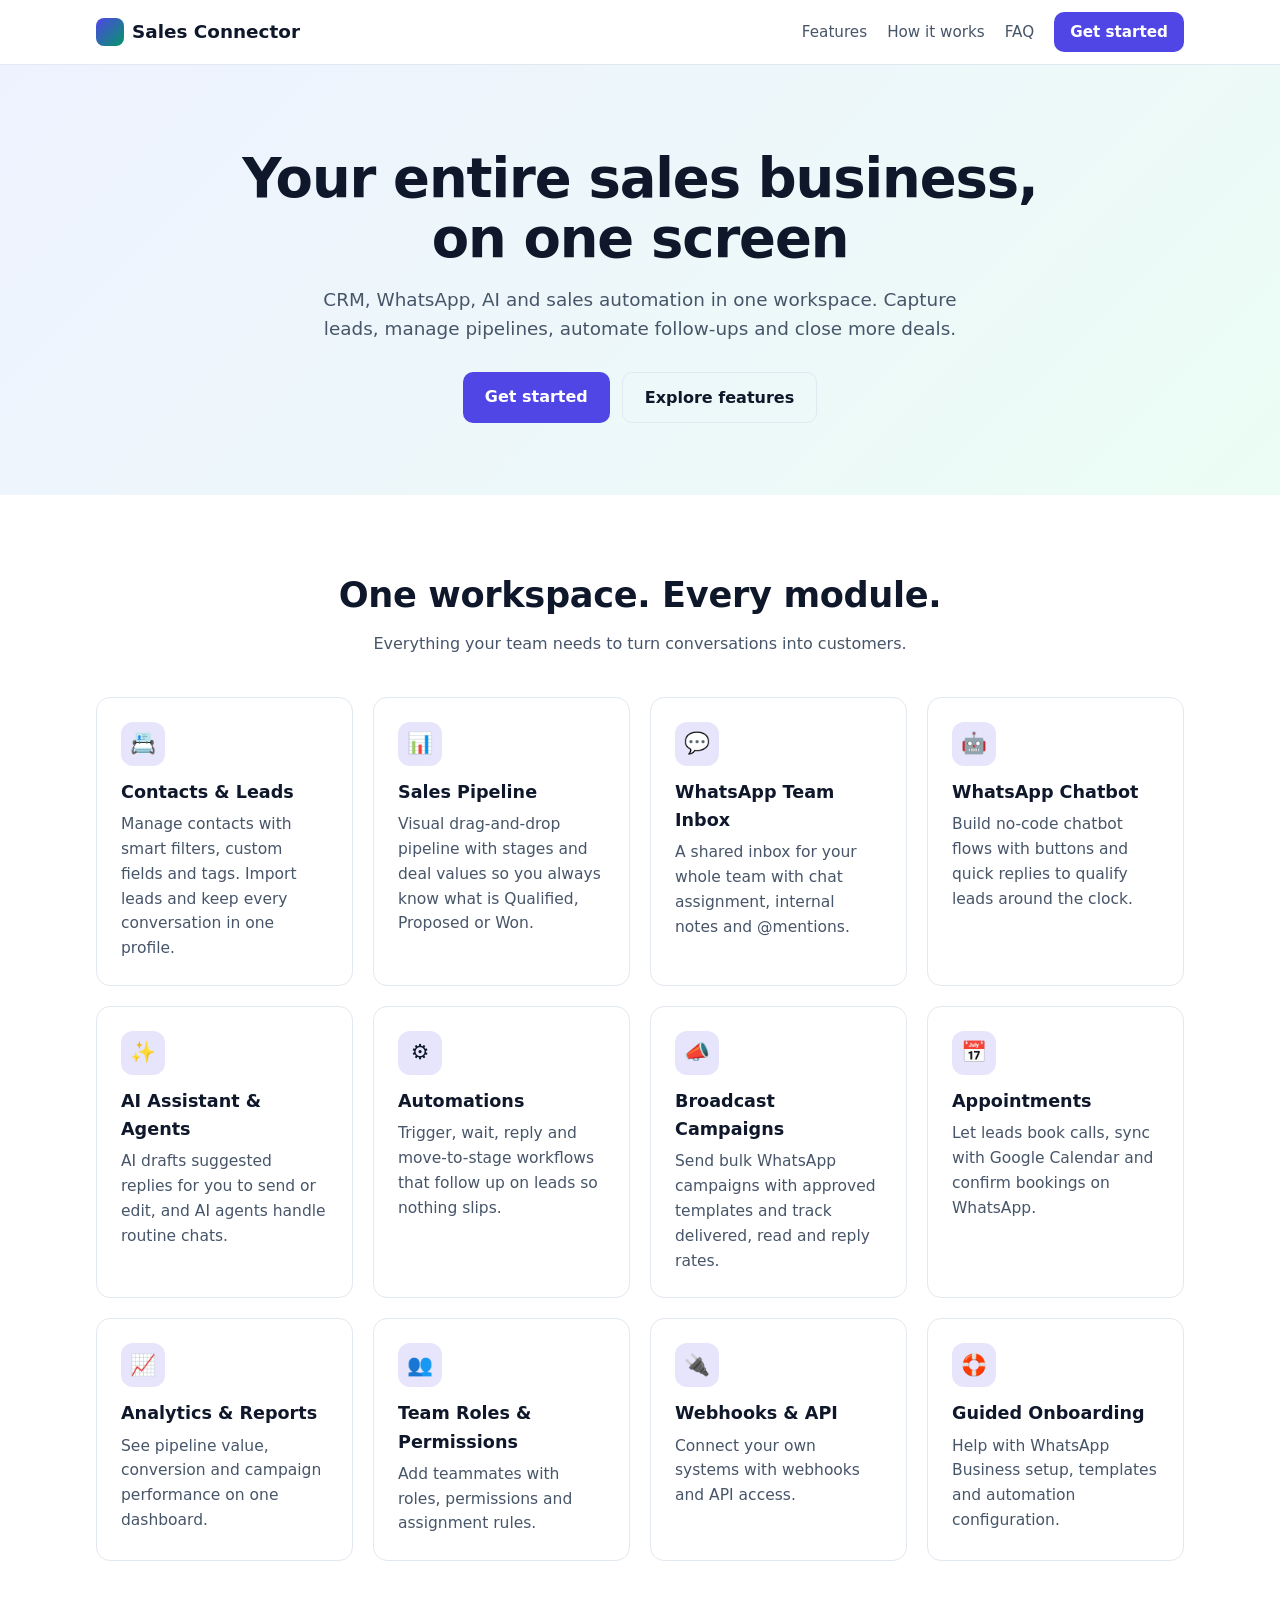
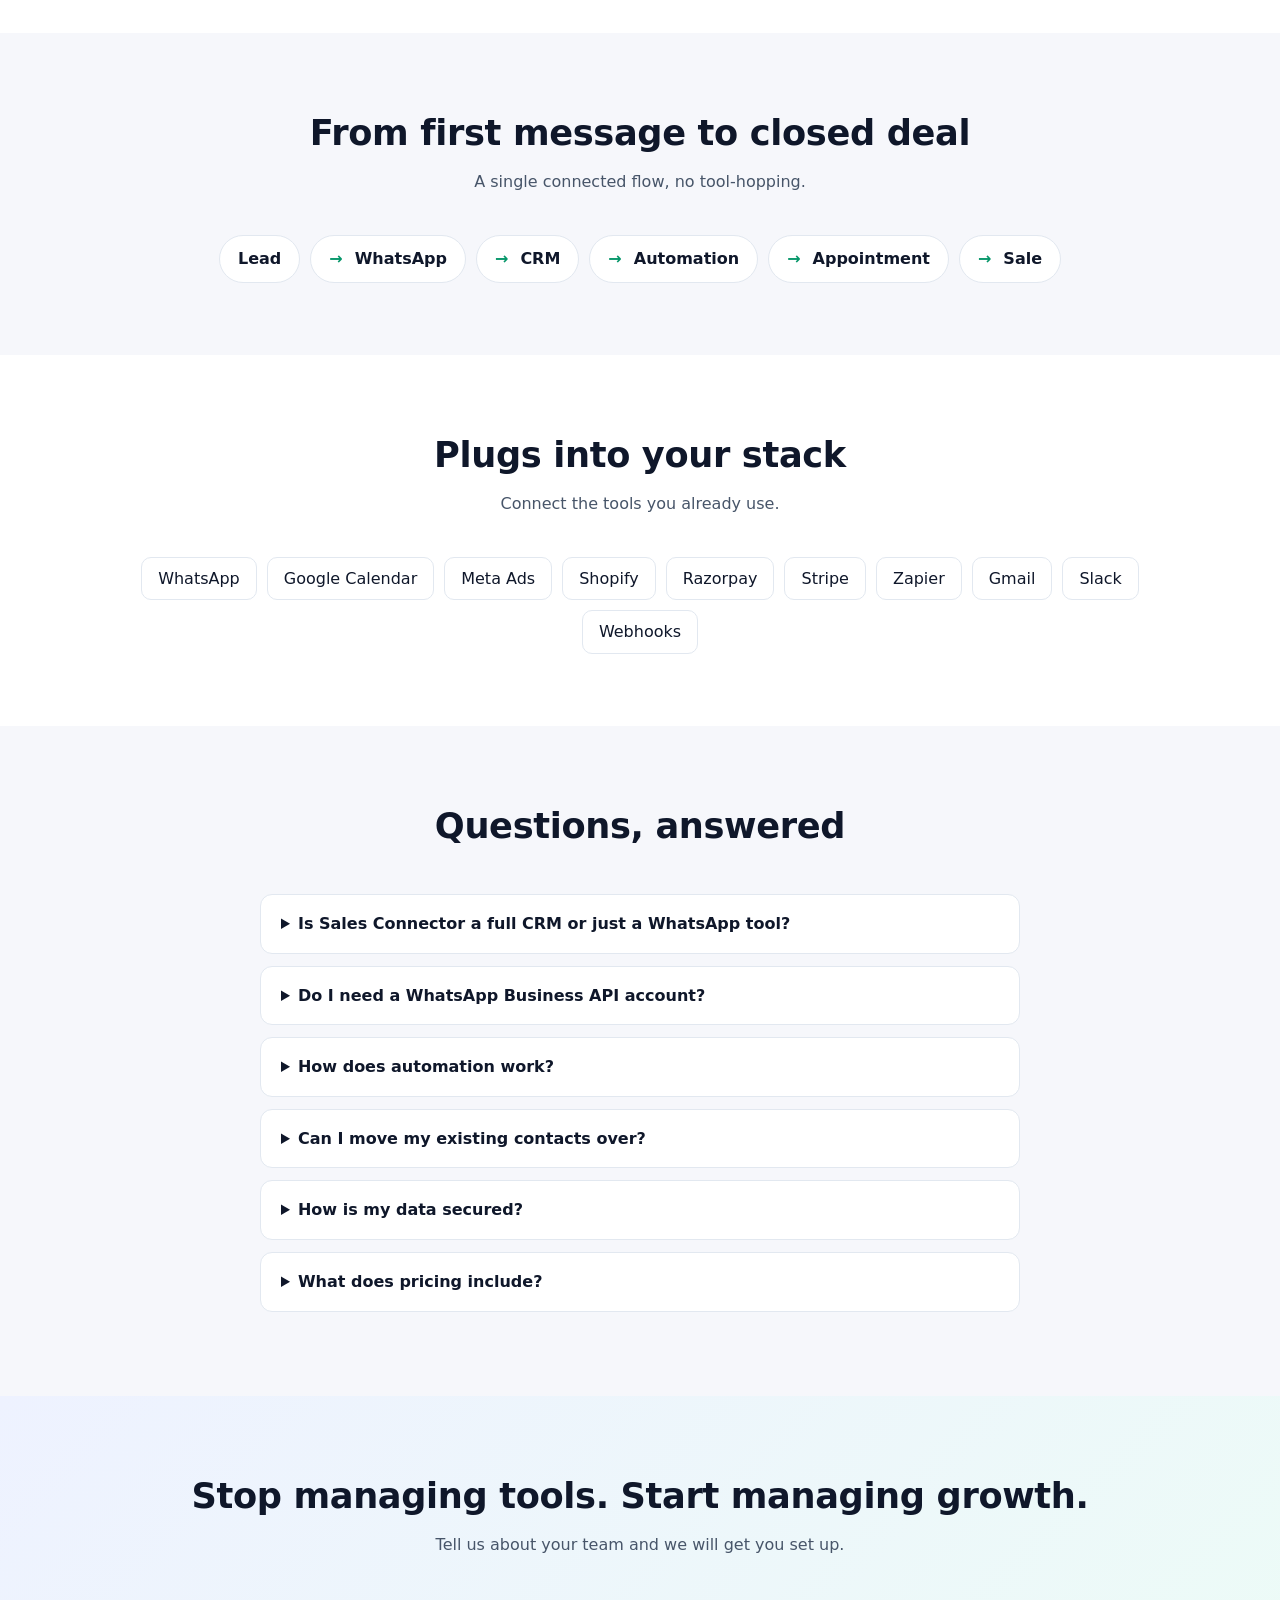
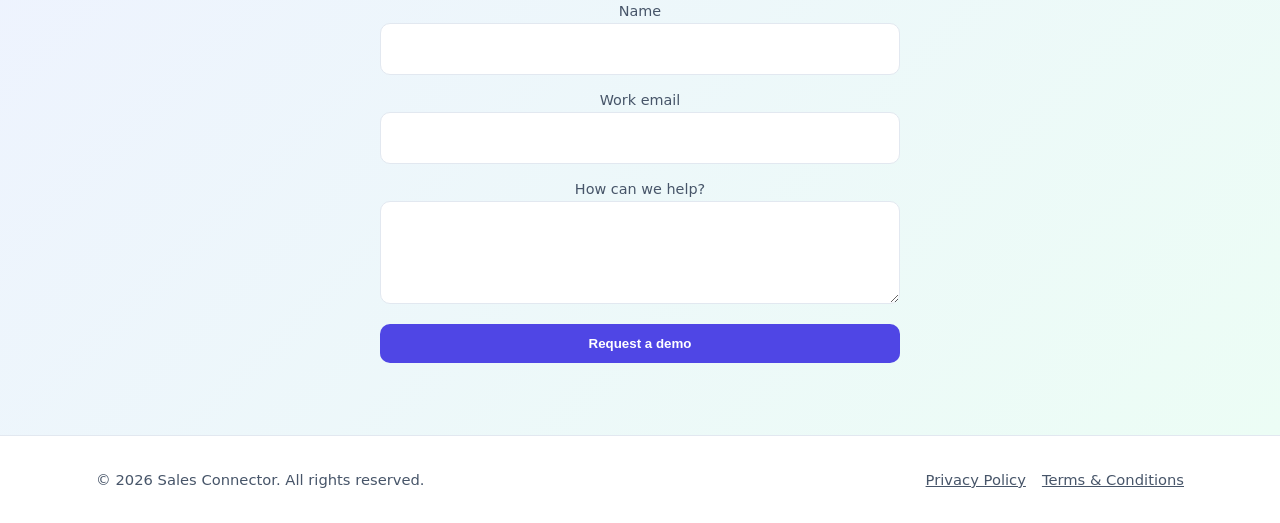
==== index.html @ 9e3f6476 "Add Sales Connector landing page, privacy policy and terms Co-Authored-By: Claude Sonnet 5.5 <norepl" ====
<!doctype html>
<html lang="en"><head><meta charset="utf-8"><meta name="viewport" content="width=device-width,initial-scale=1">
<title>Sales Connector – CRM, WhatsApp Inbox & Sales Automation</title><meta name="description" content="Sales Connector is an all-in-one CRM with WhatsApp team inbox, chatbot, AI assistant, automations, broadcasts and appointments.">
<link rel="icon" href="data:image/svg+xml,%3Csvg xmlns='http://www.w3.org/2000/svg' viewBox='0 0 32 32'%3E%3Crect width='32' height='32' rx='8' fill='%234f46e5'/%3E%3C/svg%3E">
<link rel="stylesheet" href="assets/styles.css"></head><body>
<header><div class="wrap nav"><a class="logo" href="index.html"><i></i>Sales Connector</a>
<nav><a class="hide" href="index.html#features">Features</a><a class="hide" href="index.html#how">How it works</a><a class="hide" href="index.html#faq">FAQ</a><a class="btn" style="margin-left:20px;padding:8px 16px" href="index.html#contact">Get started</a></nav></div></header>
<main>
<div class="hero"><div class="wrap"><h1>Your entire sales business,<br>on one screen</h1>
<p>CRM, WhatsApp, AI and sales automation in one workspace. Capture leads, manage pipelines, automate follow-ups and close more deals.</p>
<div class="cta"><a class="btn" href="#contact">Get started</a><a class="btn alt" href="#features">Explore features</a></div></div></div>
<section id="features"><div class="wrap"><h2>One workspace. Every module.</h2><p class="sub">Everything your team needs to turn conversations into customers.</p><div class="grid"><div class="card"><div class="ico" aria-hidden="true">📇</div><h3>Contacts & Leads</h3><p>Manage contacts with smart filters, custom fields and tags. Import leads and keep every conversation in one profile.</p></div><div class="card"><div class="ico" aria-hidden="true">📊</div><h3>Sales Pipeline</h3><p>Visual drag-and-drop pipeline with stages and deal values so you always know what is Qualified, Proposed or Won.</p></div><div class="card"><div class="ico" aria-hidden="true">💬</div><h3>WhatsApp Team Inbox</h3><p>A shared inbox for your whole team with chat assignment, internal notes and @mentions.</p></div><div class="card"><div class="ico" aria-hidden="true">🤖</div><h3>WhatsApp Chatbot</h3><p>Build no-code chatbot flows with buttons and quick replies to qualify leads around the clock.</p></div><div class="card"><div class="ico" aria-hidden="true">✨</div><h3>AI Assistant & Agents</h3><p>AI drafts suggested replies for you to send or edit, and AI agents handle routine chats.</p></div><div class="card"><div class="ico" aria-hidden="true">⚙️</div><h3>Automations</h3><p>Trigger, wait, reply and move-to-stage workflows that follow up on leads so nothing slips.</p></div><div class="card"><div class="ico" aria-hidden="true">📣</div><h3>Broadcast Campaigns</h3><p>Send bulk WhatsApp campaigns with approved templates and track delivered, read and reply rates.</p></div><div class="card"><div class="ico" aria-hidden="true">📅</div><h3>Appointments</h3><p>Let leads book calls, sync with Google Calendar and confirm bookings on WhatsApp.</p></div><div class="card"><div class="ico" aria-hidden="true">📈</div><h3>Analytics & Reports</h3><p>See pipeline value, conversion and campaign performance on one dashboard.</p></div><div class="card"><div class="ico" aria-hidden="true">👥</div><h3>Team Roles & Permissions</h3><p>Add teammates with roles, permissions and assignment rules.</p></div><div class="card"><div class="ico" aria-hidden="true">🔌</div><h3>Webhooks & API</h3><p>Connect your own systems with webhooks and API access.</p></div><div class="card"><div class="ico" aria-hidden="true">🛟</div><h3>Guided Onboarding</h3><p>Help with WhatsApp Business setup, templates and automation configuration.</p></div></div></div></section>
<section class="alt" id="how"><div class="wrap"><h2>From first message to closed deal</h2><p class="sub">A single connected flow, no tool-hopping.</p><ol class="flow"><li>Lead</li><li>WhatsApp</li><li>CRM</li><li>Automation</li><li>Appointment</li><li>Sale</li></ol></div></section>
<section><div class="wrap"><h2>Plugs into your stack</h2><p class="sub">Connect the tools you already use.</p><ul class="chips"><li>WhatsApp</li><li>Google Calendar</li><li>Meta Ads</li><li>Shopify</li><li>Razorpay</li><li>Stripe</li><li>Zapier</li><li>Gmail</li><li>Slack</li><li>Webhooks</li></ul></div></section>
<section class="alt" id="faq"><div class="wrap"><h2>Questions, answered</h2><p class="sub"></p><details><summary>Is Sales Connector a full CRM or just a WhatsApp tool?</summary><p>It is a complete CRM — contacts, pipelines, appointments, analytics — with WhatsApp messaging, chatbots, AI and automation built in.</p></details><details><summary>Do I need a WhatsApp Business API account?</summary><p>Yes, WhatsApp features run on the WhatsApp Business Platform. Our team guides you through verification and setup.</p></details><details><summary>How does automation work?</summary><p>Pick a trigger, add steps such as waiting, sending an AI or template reply, or moving a deal to a new stage, and it runs automatically.</p></details><details><summary>Can I move my existing contacts over?</summary><p>Yes. You can import contacts and leads from a spreadsheet and keep your pipeline stages.</p></details><details><summary>How is my data secured?</summary><p>Data is encrypted in transit and at rest, access is restricted and monitored. See our Privacy Policy for details.</p></details><details><summary>What does pricing include?</summary><p>Plans scale with your team and features. Message fees charged by WhatsApp/Meta and AI usage are billed separately at cost. Contact us for a quote.</p></details></div></section>
<section class="final" id="contact"><div class="wrap"><h2>Stop managing tools. Start managing growth.</h2><p class="sub">Tell us about your team and we will get you set up.</p>
<form action="mailto:hello@example.com" method="post" enctype="text/plain"><div><label for="n">Name</label><input id="n" name="name" required></div><div><label for="e">Work email</label><input id="e" type="email" name="email" required></div><div><label for="m">How can we help?</label><textarea id="m" name="message" rows="3"></textarea></div><button class="btn" type="submit">Request a demo</button></form></div></section>
</main><footer><div class="wrap"><span>© <span id="y"></span> Sales Connector. All rights reserved.</span>
<span><a href="privacy.html">Privacy Policy</a><a href="terms.html">Terms &amp; Conditions</a></span></div></footer>
<script>document.getElementById("y").textContent=new Date().getFullYear()</script></body></html>
---- assets/styles.css ----
:root{--bg:#fff;--bg2:#f6f7fb;--ink:#0f172a;--mute:#475569;--line:#e2e8f0;--brand:#4f46e5;--brand2:#059669;--card:#fff;--hero:linear-gradient(135deg,#eef2ff,#ecfdf5)}
@media(prefers-color-scheme:dark){:root{--bg:#0b1020;--bg2:#111833;--ink:#f1f5f9;--mute:#a5b0c5;--line:#232d4d;--brand:#818cf8;--brand2:#34d399;--card:#141c3a;--hero:linear-gradient(135deg,#131a3d,#0b2a26)}}
*{box-sizing:border-box}html{scroll-behavior:smooth}
body{margin:0;font:16px/1.6 system-ui,-apple-system,"Segoe UI",Roboto,sans-serif;background:var(--bg);color:var(--ink)}
a{color:var(--brand)}img,svg{max-width:100%}
.wrap{max-width:1120px;margin:0 auto;padding:0 16px}
header{position:sticky;top:0;z-index:10;background:color-mix(in srgb,var(--bg) 90%,transparent);backdrop-filter:blur(8px);border-bottom:1px solid var(--line)}
.nav{display:flex;align-items:center;justify-content:space-between;height:64px;gap:16px}
.logo{font-weight:800;font-size:1.15rem;color:var(--ink);text-decoration:none;display:flex;align-items:center;gap:8px}
.logo i{width:28px;height:28px;border-radius:8px;background:linear-gradient(135deg,var(--brand),var(--brand2));display:inline-block}
nav a{color:var(--mute);text-decoration:none;margin-left:20px;font-size:.95rem}nav a:hover{color:var(--ink)}
.btn{display:inline-block;padding:12px 22px;border-radius:10px;background:var(--brand);color:#fff!important;font-weight:600;text-decoration:none;border:0;cursor:pointer}
.btn.alt{background:transparent;color:var(--ink)!important;border:1px solid var(--line)}
.btn:focus-visible,a:focus-visible{outline:3px solid var(--brand2);outline-offset:2px}
.hero{background:var(--hero);padding:84px 0 72px;text-align:center}
.hero h1{font-size:clamp(2rem,5vw,3.4rem);line-height:1.1;margin:0 0 16px;letter-spacing:-.02em}
.hero p{max-width:640px;margin:0 auto 28px;color:var(--mute);font-size:1.15rem}
.hero .cta{display:flex;gap:12px;justify-content:center;flex-wrap:wrap}
section{padding:72px 0}section.alt{background:var(--bg2)}
h2{font-size:clamp(1.6rem,3.5vw,2.2rem);margin:0 0 8px;letter-spacing:-.01em;text-align:center}
.sub{text-align:center;color:var(--mute);max-width:640px;margin:0 auto 40px}
.grid{display:grid;gap:20px;grid-template-columns:repeat(auto-fit,minmax(250px,1fr))}
.card{background:var(--card);border:1px solid var(--line);border-radius:14px;padding:24px}
.card h3{margin:12px 0 6px;font-size:1.1rem}.card p{margin:0;color:var(--mute);font-size:.97rem}
.ico{width:44px;height:44px;border-radius:12px;display:grid;place-items:center;font-size:1.3rem;background:color-mix(in srgb,var(--brand) 14%,transparent)}
.flow{display:flex;flex-wrap:wrap;gap:10px;justify-content:center;align-items:center;list-style:none;padding:0;margin:0}
.flow li{padding:10px 18px;border-radius:999px;background:var(--card);border:1px solid var(--line);font-weight:600}
.flow li+li::before{content:"→";margin-right:12px;color:var(--brand2)}
.chips{display:flex;flex-wrap:wrap;gap:10px;justify-content:center;list-style:none;padding:0;margin:0}
.chips li{padding:8px 16px;border:1px solid var(--line);border-radius:10px;background:var(--card)}
details{background:var(--card);border:1px solid var(--line);border-radius:12px;padding:16px 20px;margin:0 auto 12px;max-width:760px}
summary{cursor:pointer;font-weight:600}details p{color:var(--mute);margin:10px 0 0}
.final{text-align:center;background:var(--hero)}
form{max-width:520px;margin:0 auto;display:grid;gap:12px}
input,textarea{width:100%;padding:12px;border-radius:10px;border:1px solid var(--line);background:var(--card);color:var(--ink);font:inherit}
label{font-size:.9rem;color:var(--mute)}
footer{border-top:1px solid var(--line);padding:32px 0;color:var(--mute);font-size:.92rem}
footer .wrap{display:flex;flex-wrap:wrap;justify-content:space-between;gap:12px}
footer a{color:var(--mute);margin-left:16px}
.legal{max-width:780px;margin:0 auto;padding:56px 16px}
.legal h1{font-size:2.1rem;margin:0 0 4px}.legal h2{text-align:left;font-size:1.25rem;margin:32px 0 8px}
.legal p,.legal li{color:var(--mute)}.legal .upd{color:var(--mute);font-size:.9rem}
@media(max-width:700px){nav a.hide{display:none}section{padding:52px 0}}
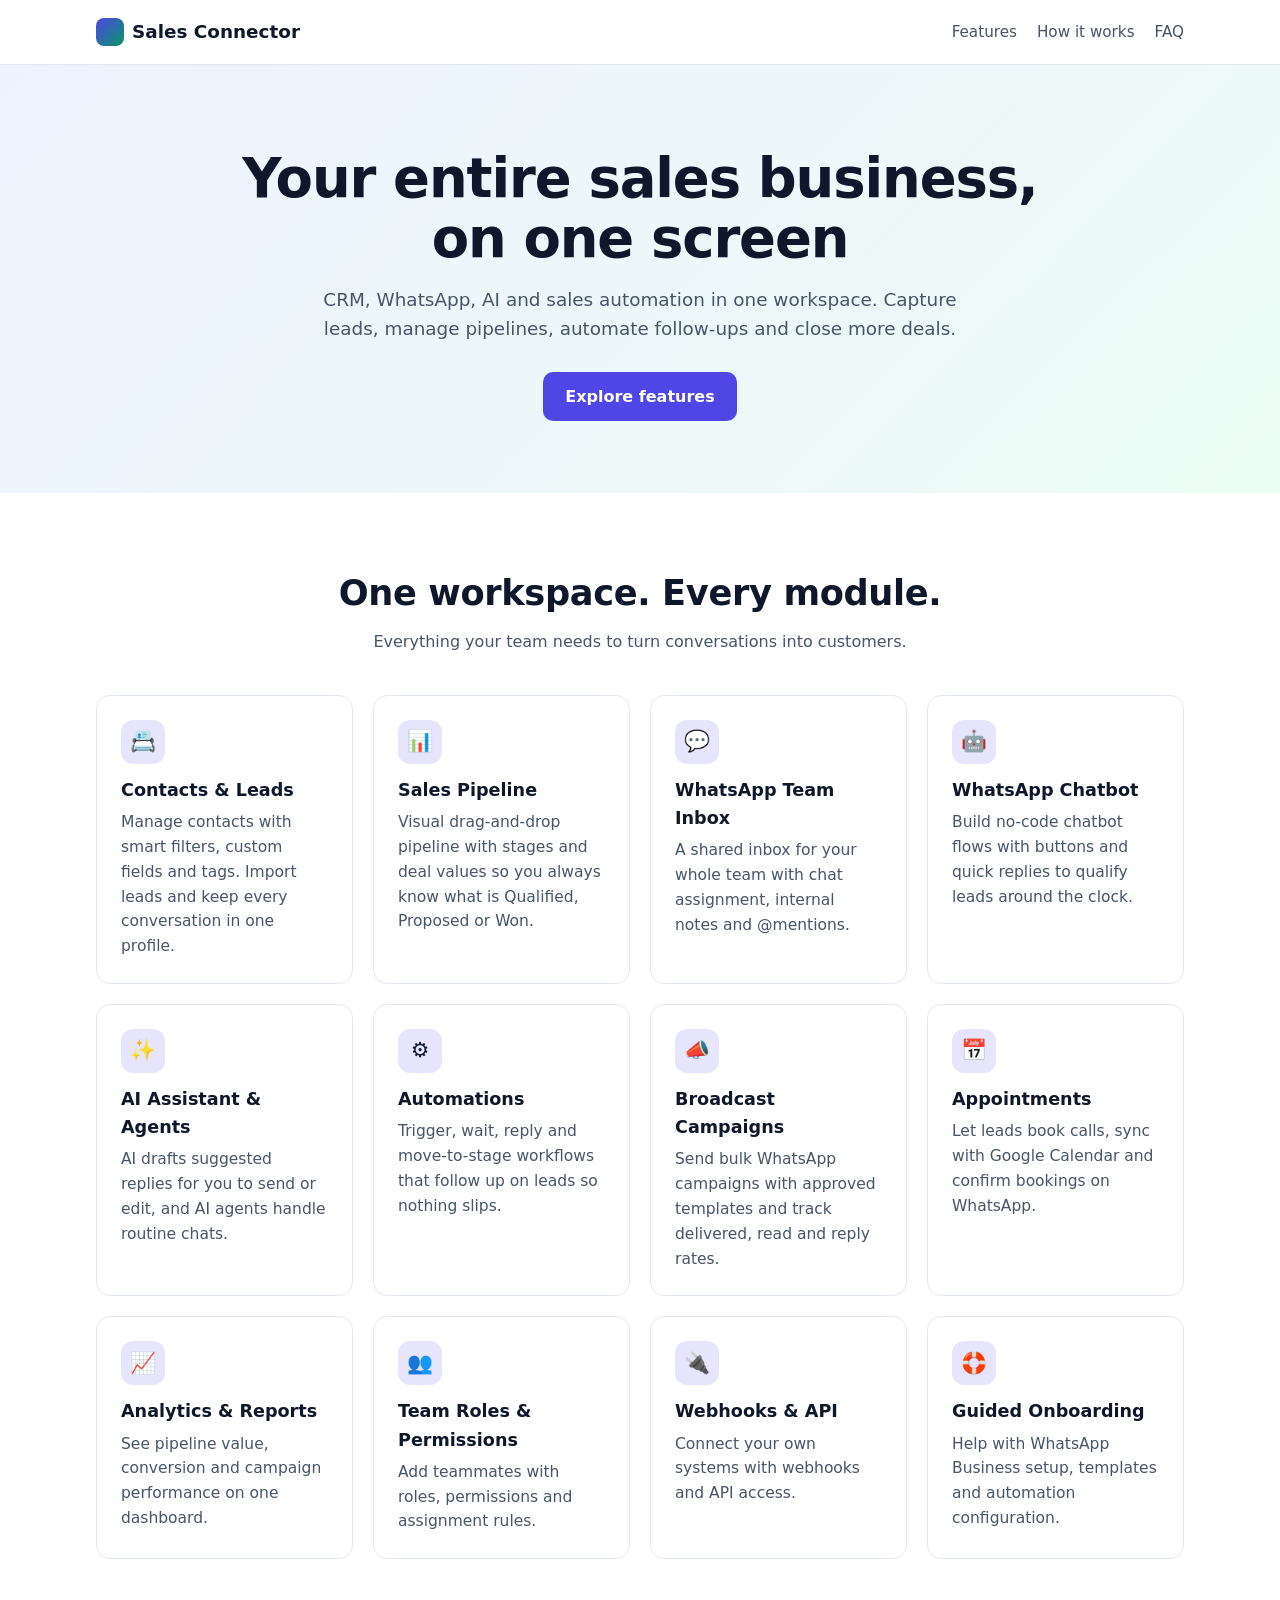
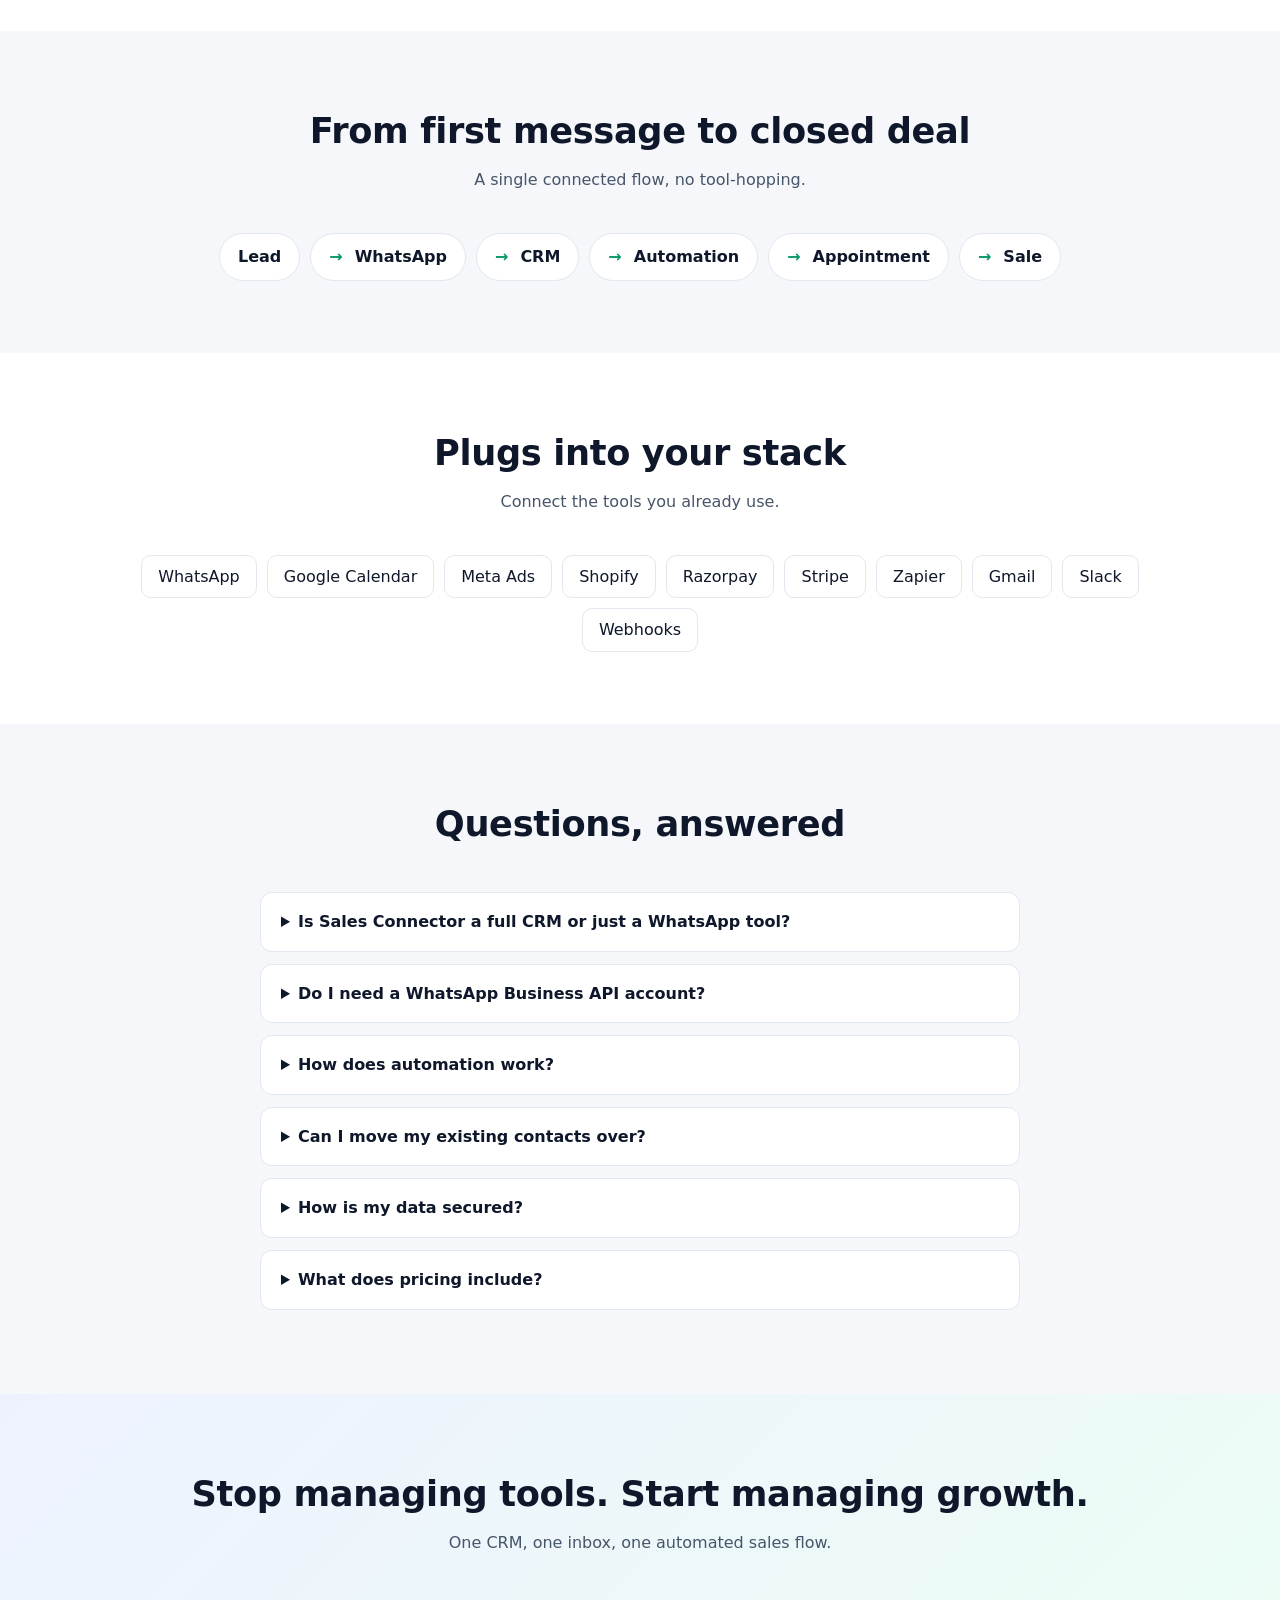
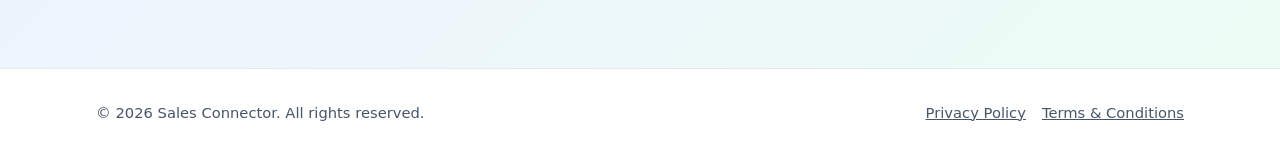
==== commit aa5535fe: "Remove contact form and CTAs; contact only in privacy policy Co-Authored-By: Claude Sonnet 5.5 <nore" ====
--- a/index.html
+++ b/index.html
@@ -4,17 +4,16 @@
 <link rel="icon" href="data:image/svg+xml,%3Csvg xmlns='http://www.w3.org/2000/svg' viewBox='0 0 32 32'%3E%3Crect width='32' height='32' rx='8' fill='%234f46e5'/%3E%3C/svg%3E">
 <link rel="stylesheet" href="assets/styles.css"></head><body>
 <header><div class="wrap nav"><a class="logo" href="index.html"><i></i>Sales Connector</a>
-<nav><a class="hide" href="index.html#features">Features</a><a class="hide" href="index.html#how">How it works</a><a class="hide" href="index.html#faq">FAQ</a><a class="btn" style="margin-left:20px;padding:8px 16px" href="index.html#contact">Get started</a></nav></div></header>
+<nav><a class="hide" href="index.html#features">Features</a><a class="hide" href="index.html#how">How it works</a><a class="hide" href="index.html#faq">FAQ</a></nav></div></header>
 <main>
 <div class="hero"><div class="wrap"><h1>Your entire sales business,<br>on one screen</h1>
 <p>CRM, WhatsApp, AI and sales automation in one workspace. Capture leads, manage pipelines, automate follow-ups and close more deals.</p>
-<div class="cta"><a class="btn" href="#contact">Get started</a><a class="btn alt" href="#features">Explore features</a></div></div></div>
+<div class="cta"><a class="btn" href="#features">Explore features</a></div></div></div>
 <section id="features"><div class="wrap"><h2>One workspace. Every module.</h2><p class="sub">Everything your team needs to turn conversations into customers.</p><div class="grid"><div class="card"><div class="ico" aria-hidden="true">📇</div><h3>Contacts & Leads</h3><p>Manage contacts with smart filters, custom fields and tags. Import leads and keep every conversation in one profile.</p></div><div class="card"><div class="ico" aria-hidden="true">📊</div><h3>Sales Pipeline</h3><p>Visual drag-and-drop pipeline with stages and deal values so you always know what is Qualified, Proposed or Won.</p></div><div class="card"><div class="ico" aria-hidden="true">💬</div><h3>WhatsApp Team Inbox</h3><p>A shared inbox for your whole team with chat assignment, internal notes and @mentions.</p></div><div class="card"><div class="ico" aria-hidden="true">🤖</div><h3>WhatsApp Chatbot</h3><p>Build no-code chatbot flows with buttons and quick replies to qualify leads around the clock.</p></div><div class="card"><div class="ico" aria-hidden="true">✨</div><h3>AI Assistant & Agents</h3><p>AI drafts suggested replies for you to send or edit, and AI agents handle routine chats.</p></div><div class="card"><div class="ico" aria-hidden="true">⚙️</div><h3>Automations</h3><p>Trigger, wait, reply and move-to-stage workflows that follow up on leads so nothing slips.</p></div><div class="card"><div class="ico" aria-hidden="true">📣</div><h3>Broadcast Campaigns</h3><p>Send bulk WhatsApp campaigns with approved templates and track delivered, read and reply rates.</p></div><div class="card"><div class="ico" aria-hidden="true">📅</div><h3>Appointments</h3><p>Let leads book calls, sync with Google Calendar and confirm bookings on WhatsApp.</p></div><div class="card"><div class="ico" aria-hidden="true">📈</div><h3>Analytics & Reports</h3><p>See pipeline value, conversion and campaign performance on one dashboard.</p></div><div class="card"><div class="ico" aria-hidden="true">👥</div><h3>Team Roles & Permissions</h3><p>Add teammates with roles, permissions and assignment rules.</p></div><div class="card"><div class="ico" aria-hidden="true">🔌</div><h3>Webhooks & API</h3><p>Connect your own systems with webhooks and API access.</p></div><div class="card"><div class="ico" aria-hidden="true">🛟</div><h3>Guided Onboarding</h3><p>Help with WhatsApp Business setup, templates and automation configuration.</p></div></div></div></section>
 <section class="alt" id="how"><div class="wrap"><h2>From first message to closed deal</h2><p class="sub">A single connected flow, no tool-hopping.</p><ol class="flow"><li>Lead</li><li>WhatsApp</li><li>CRM</li><li>Automation</li><li>Appointment</li><li>Sale</li></ol></div></section>
 <section><div class="wrap"><h2>Plugs into your stack</h2><p class="sub">Connect the tools you already use.</p><ul class="chips"><li>WhatsApp</li><li>Google Calendar</li><li>Meta Ads</li><li>Shopify</li><li>Razorpay</li><li>Stripe</li><li>Zapier</li><li>Gmail</li><li>Slack</li><li>Webhooks</li></ul></div></section>
-<section class="alt" id="faq"><div class="wrap"><h2>Questions, answered</h2><p class="sub"></p><details><summary>Is Sales Connector a full CRM or just a WhatsApp tool?</summary><p>It is a complete CRM — contacts, pipelines, appointments, analytics — with WhatsApp messaging, chatbots, AI and automation built in.</p></details><details><summary>Do I need a WhatsApp Business API account?</summary><p>Yes, WhatsApp features run on the WhatsApp Business Platform. Our team guides you through verification and setup.</p></details><details><summary>How does automation work?</summary><p>Pick a trigger, add steps such as waiting, sending an AI or template reply, or moving a deal to a new stage, and it runs automatically.</p></details><details><summary>Can I move my existing contacts over?</summary><p>Yes. You can import contacts and leads from a spreadsheet and keep your pipeline stages.</p></details><details><summary>How is my data secured?</summary><p>Data is encrypted in transit and at rest, access is restricted and monitored. See our Privacy Policy for details.</p></details><details><summary>What does pricing include?</summary><p>Plans scale with your team and features. Message fees charged by WhatsApp/Meta and AI usage are billed separately at cost. Contact us for a quote.</p></details></div></section>
-<section class="final" id="contact"><div class="wrap"><h2>Stop managing tools. Start managing growth.</h2><p class="sub">Tell us about your team and we will get you set up.</p>
-<form action="mailto:hello@example.com" method="post" enctype="text/plain"><div><label for="n">Name</label><input id="n" name="name" required></div><div><label for="e">Work email</label><input id="e" type="email" name="email" required></div><div><label for="m">How can we help?</label><textarea id="m" name="message" rows="3"></textarea></div><button class="btn" type="submit">Request a demo</button></form></div></section>
+<section class="alt" id="faq"><div class="wrap"><h2>Questions, answered</h2><p class="sub"></p><details><summary>Is Sales Connector a full CRM or just a WhatsApp tool?</summary><p>It is a complete CRM — contacts, pipelines, appointments, analytics — with WhatsApp messaging, chatbots, AI and automation built in.</p></details><details><summary>Do I need a WhatsApp Business API account?</summary><p>Yes, WhatsApp features run on the WhatsApp Business Platform. Our team guides you through verification and setup.</p></details><details><summary>How does automation work?</summary><p>Pick a trigger, add steps such as waiting, sending an AI or template reply, or moving a deal to a new stage, and it runs automatically.</p></details><details><summary>Can I move my existing contacts over?</summary><p>Yes. You can import contacts and leads from a spreadsheet and keep your pipeline stages.</p></details><details><summary>How is my data secured?</summary><p>Data is encrypted in transit and at rest, access is restricted and monitored. See our Privacy Policy for details.</p></details><details><summary>What does pricing include?</summary><p>Plans scale with your team and features. Message fees charged by WhatsApp/Meta and AI usage are billed separately at cost.</p></details></div></section>
+<section class="final"><div class="wrap"><h2>Stop managing tools. Start managing growth.</h2><p class="sub">One CRM, one inbox, one automated sales flow.</p></div></section>
 </main><footer><div class="wrap"><span>© <span id="y"></span> Sales Connector. All rights reserved.</span>
 <span><a href="privacy.html">Privacy Policy</a><a href="terms.html">Terms &amp; Conditions</a></span></div></footer>
 <script>document.getElementById("y").textContent=new Date().getFullYear()</script></body></html>
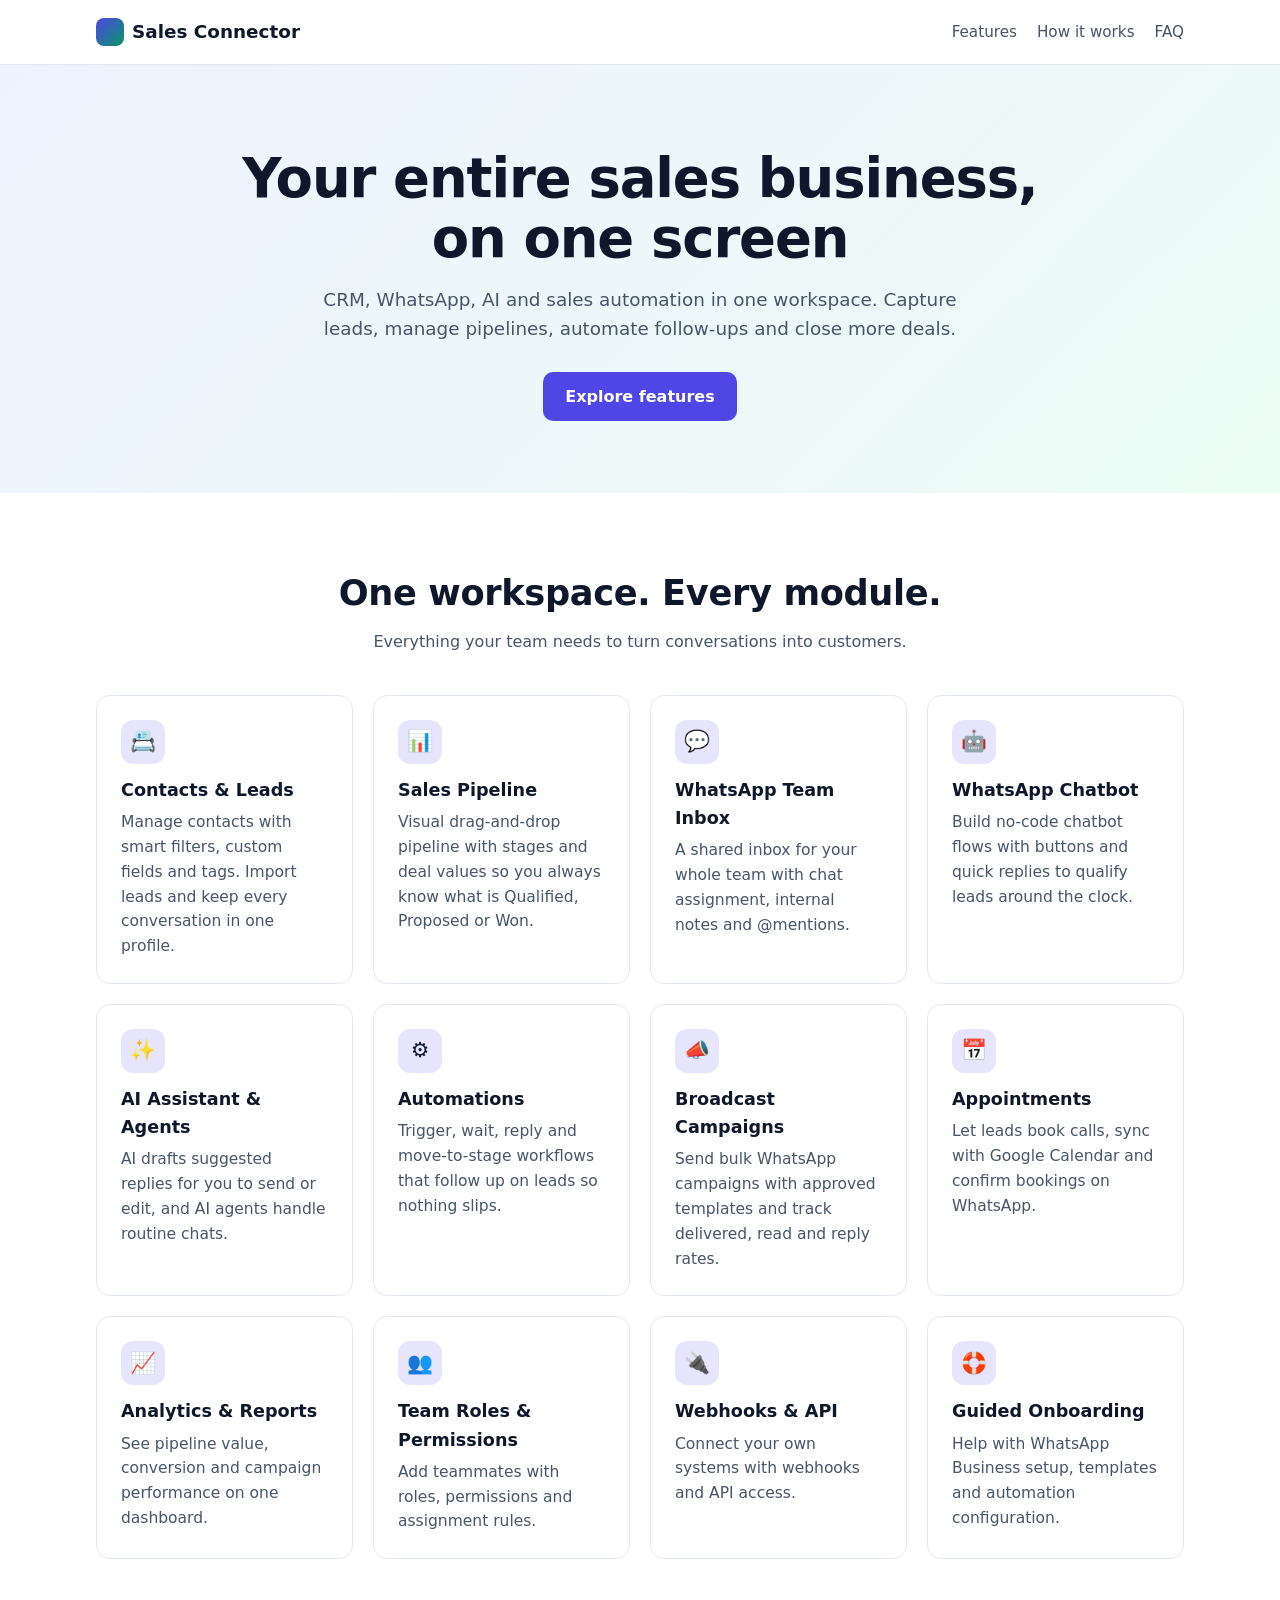
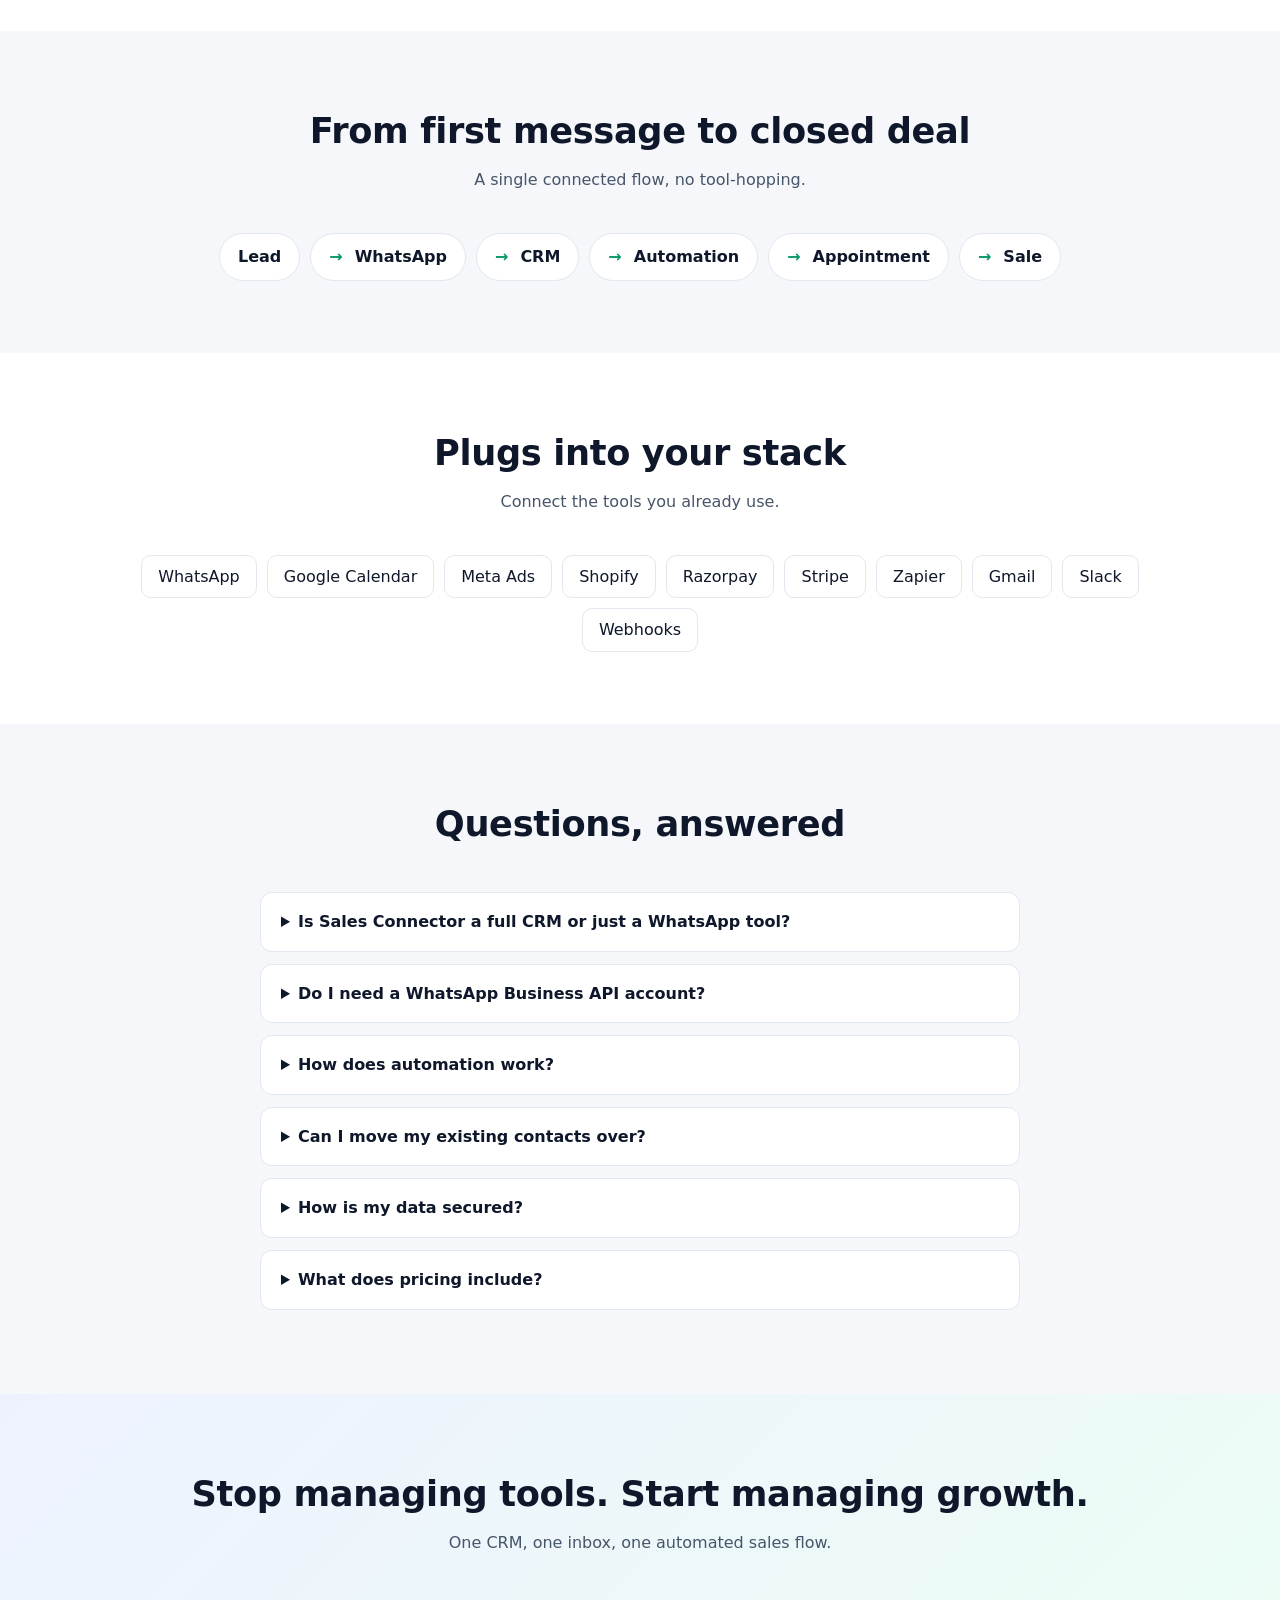
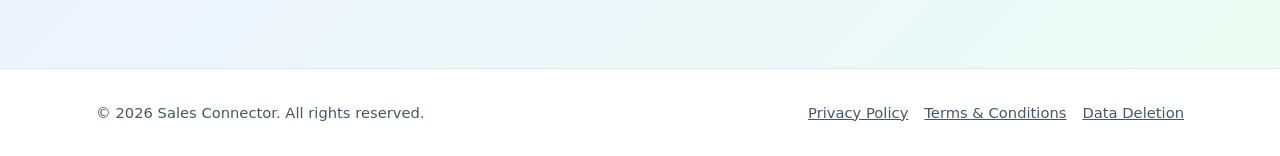
==== commit 34345e2a: "Add account and data deletion page Co-Authored-By: Claude Sonnet 5.5 <noreply@anthropic.com> Claude-" ====
--- a/index.html
+++ b/index.html
@@ -15,5 +15,5 @@
 <section class="alt" id="faq"><div class="wrap"><h2>Questions, answered</h2><p class="sub"></p><details><summary>Is Sales Connector a full CRM or just a WhatsApp tool?</summary><p>It is a complete CRM — contacts, pipelines, appointments, analytics — with WhatsApp messaging, chatbots, AI and automation built in.</p></details><details><summary>Do I need a WhatsApp Business API account?</summary><p>Yes, WhatsApp features run on the WhatsApp Business Platform. Our team guides you through verification and setup.</p></details><details><summary>How does automation work?</summary><p>Pick a trigger, add steps such as waiting, sending an AI or template reply, or moving a deal to a new stage, and it runs automatically.</p></details><details><summary>Can I move my existing contacts over?</summary><p>Yes. You can import contacts and leads from a spreadsheet and keep your pipeline stages.</p></details><details><summary>How is my data secured?</summary><p>Data is encrypted in transit and at rest, access is restricted and monitored. See our Privacy Policy for details.</p></details><details><summary>What does pricing include?</summary><p>Plans scale with your team and features. Message fees charged by WhatsApp/Meta and AI usage are billed separately at cost.</p></details></div></section>
 <section class="final"><div class="wrap"><h2>Stop managing tools. Start managing growth.</h2><p class="sub">One CRM, one inbox, one automated sales flow.</p></div></section>
 </main><footer><div class="wrap"><span>© <span id="y"></span> Sales Connector. All rights reserved.</span>
-<span><a href="privacy.html">Privacy Policy</a><a href="terms.html">Terms &amp; Conditions</a></span></div></footer>
+<span><a href="privacy.html">Privacy Policy</a><a href="terms.html">Terms &amp; Conditions</a><a href="data-deletion.html">Data Deletion</a></span></div></footer>
 <script>document.getElementById("y").textContent=new Date().getFullYear()</script></body></html>
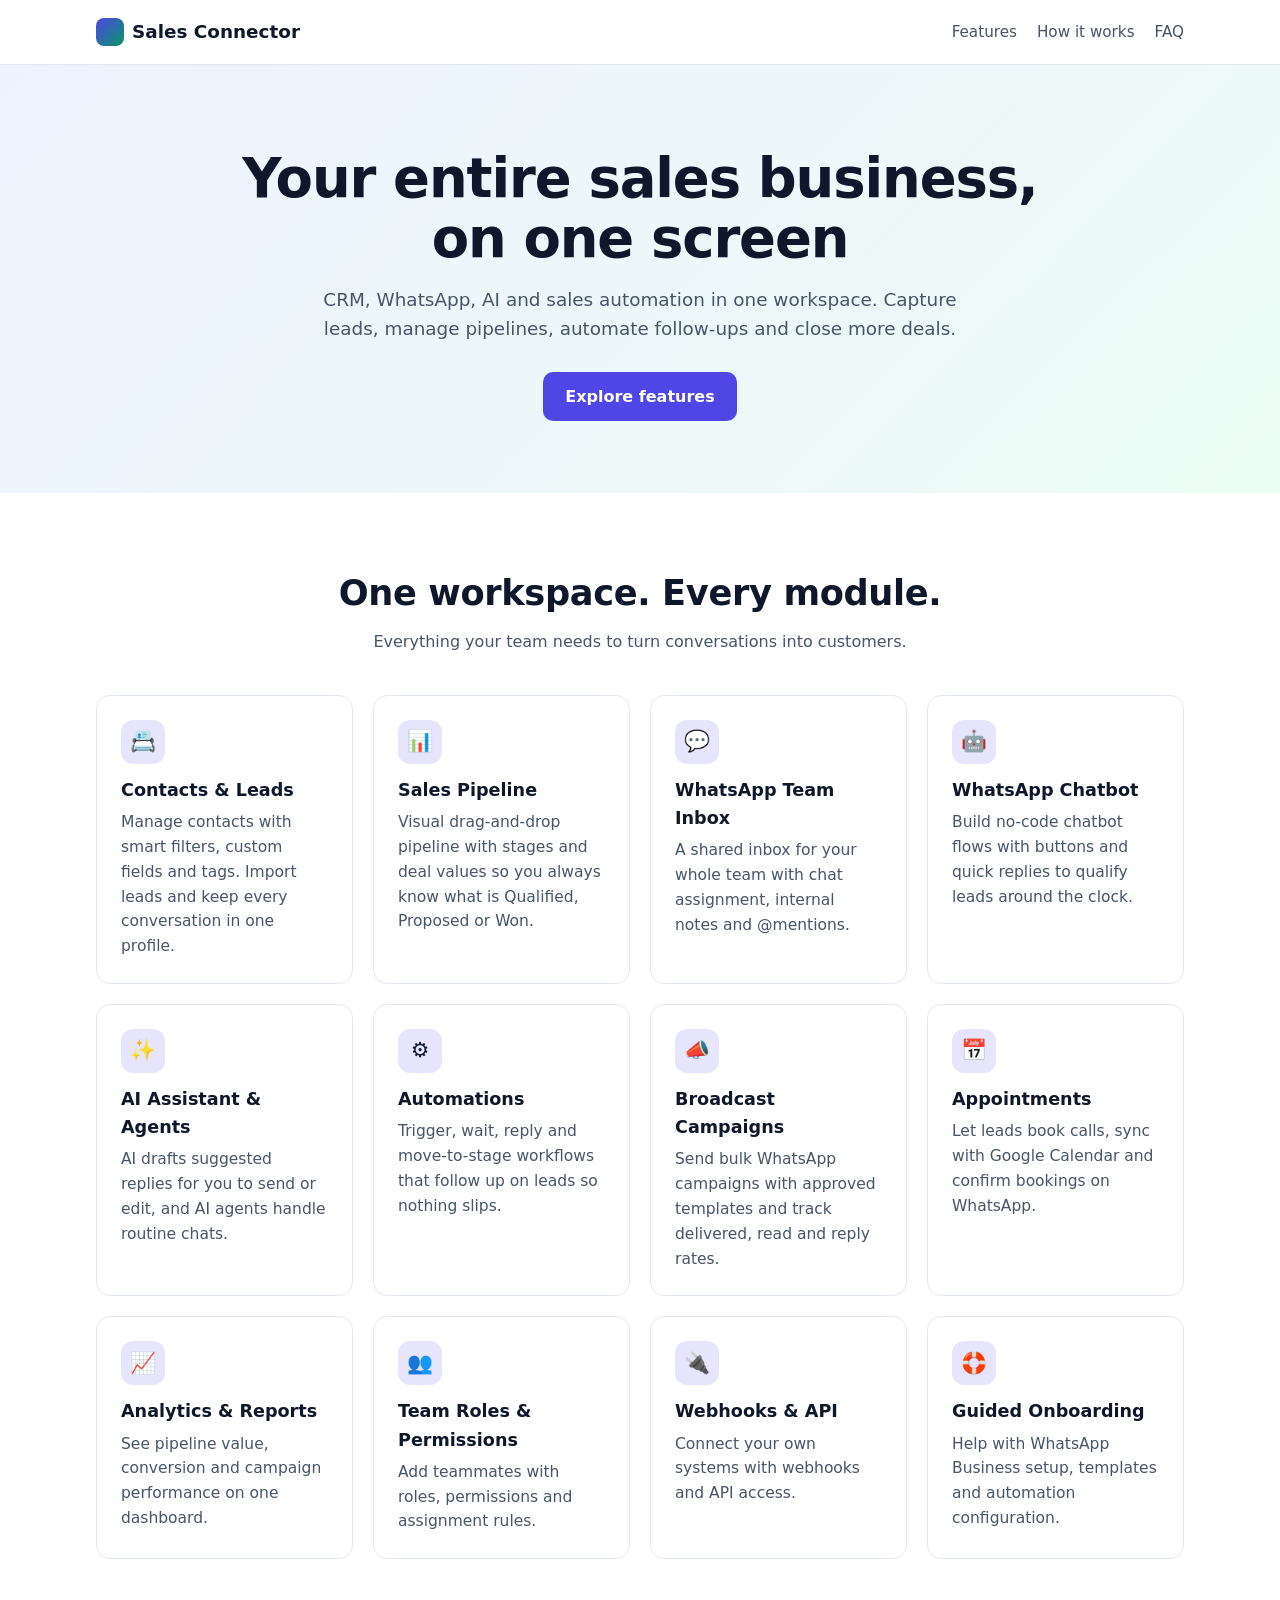
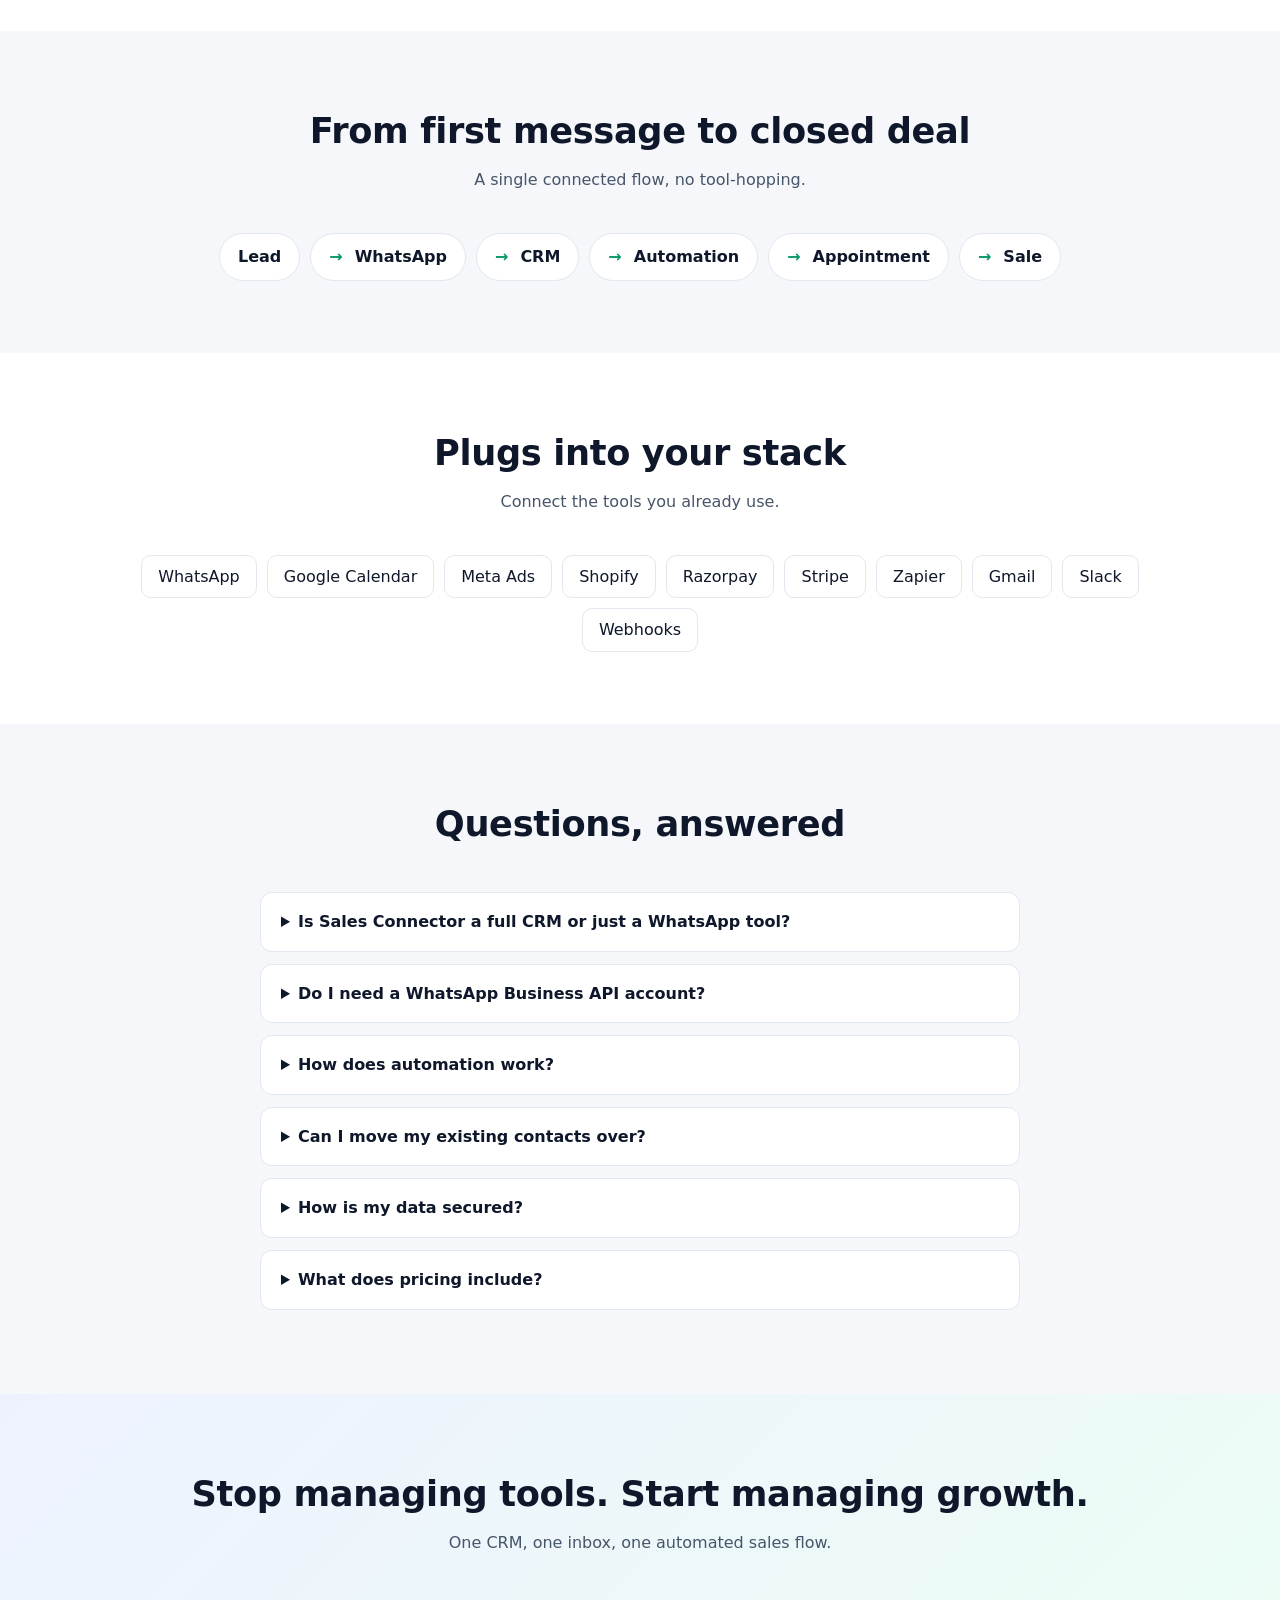
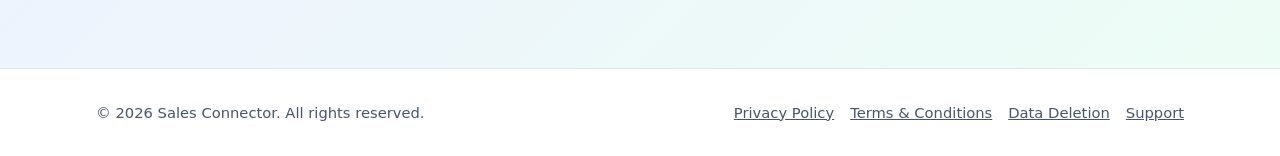
==== commit 94403736: "Add partner-provided support page Co-Authored-By: Claude Sonnet 5.5 <noreply@anthropic.com> Claude-S" ====
--- a/index.html
+++ b/index.html
@@ -15,5 +15,5 @@
 <section class="alt" id="faq"><div class="wrap"><h2>Questions, answered</h2><p class="sub"></p><details><summary>Is Sales Connector a full CRM or just a WhatsApp tool?</summary><p>It is a complete CRM — contacts, pipelines, appointments, analytics — with WhatsApp messaging, chatbots, AI and automation built in.</p></details><details><summary>Do I need a WhatsApp Business API account?</summary><p>Yes, WhatsApp features run on the WhatsApp Business Platform. Our team guides you through verification and setup.</p></details><details><summary>How does automation work?</summary><p>Pick a trigger, add steps such as waiting, sending an AI or template reply, or moving a deal to a new stage, and it runs automatically.</p></details><details><summary>Can I move my existing contacts over?</summary><p>Yes. You can import contacts and leads from a spreadsheet and keep your pipeline stages.</p></details><details><summary>How is my data secured?</summary><p>Data is encrypted in transit and at rest, access is restricted and monitored. See our Privacy Policy for details.</p></details><details><summary>What does pricing include?</summary><p>Plans scale with your team and features. Message fees charged by WhatsApp/Meta and AI usage are billed separately at cost.</p></details></div></section>
 <section class="final"><div class="wrap"><h2>Stop managing tools. Start managing growth.</h2><p class="sub">One CRM, one inbox, one automated sales flow.</p></div></section>
 </main><footer><div class="wrap"><span>© <span id="y"></span> Sales Connector. All rights reserved.</span>
-<span><a href="privacy.html">Privacy Policy</a><a href="terms.html">Terms &amp; Conditions</a><a href="data-deletion.html">Data Deletion</a></span></div></footer>
+<span><a href="privacy.html">Privacy Policy</a><a href="terms.html">Terms &amp; Conditions</a><a href="data-deletion.html">Data Deletion</a><a href="support.html">Support</a></span></div></footer>
 <script>document.getElementById("y").textContent=new Date().getFullYear()</script></body></html>
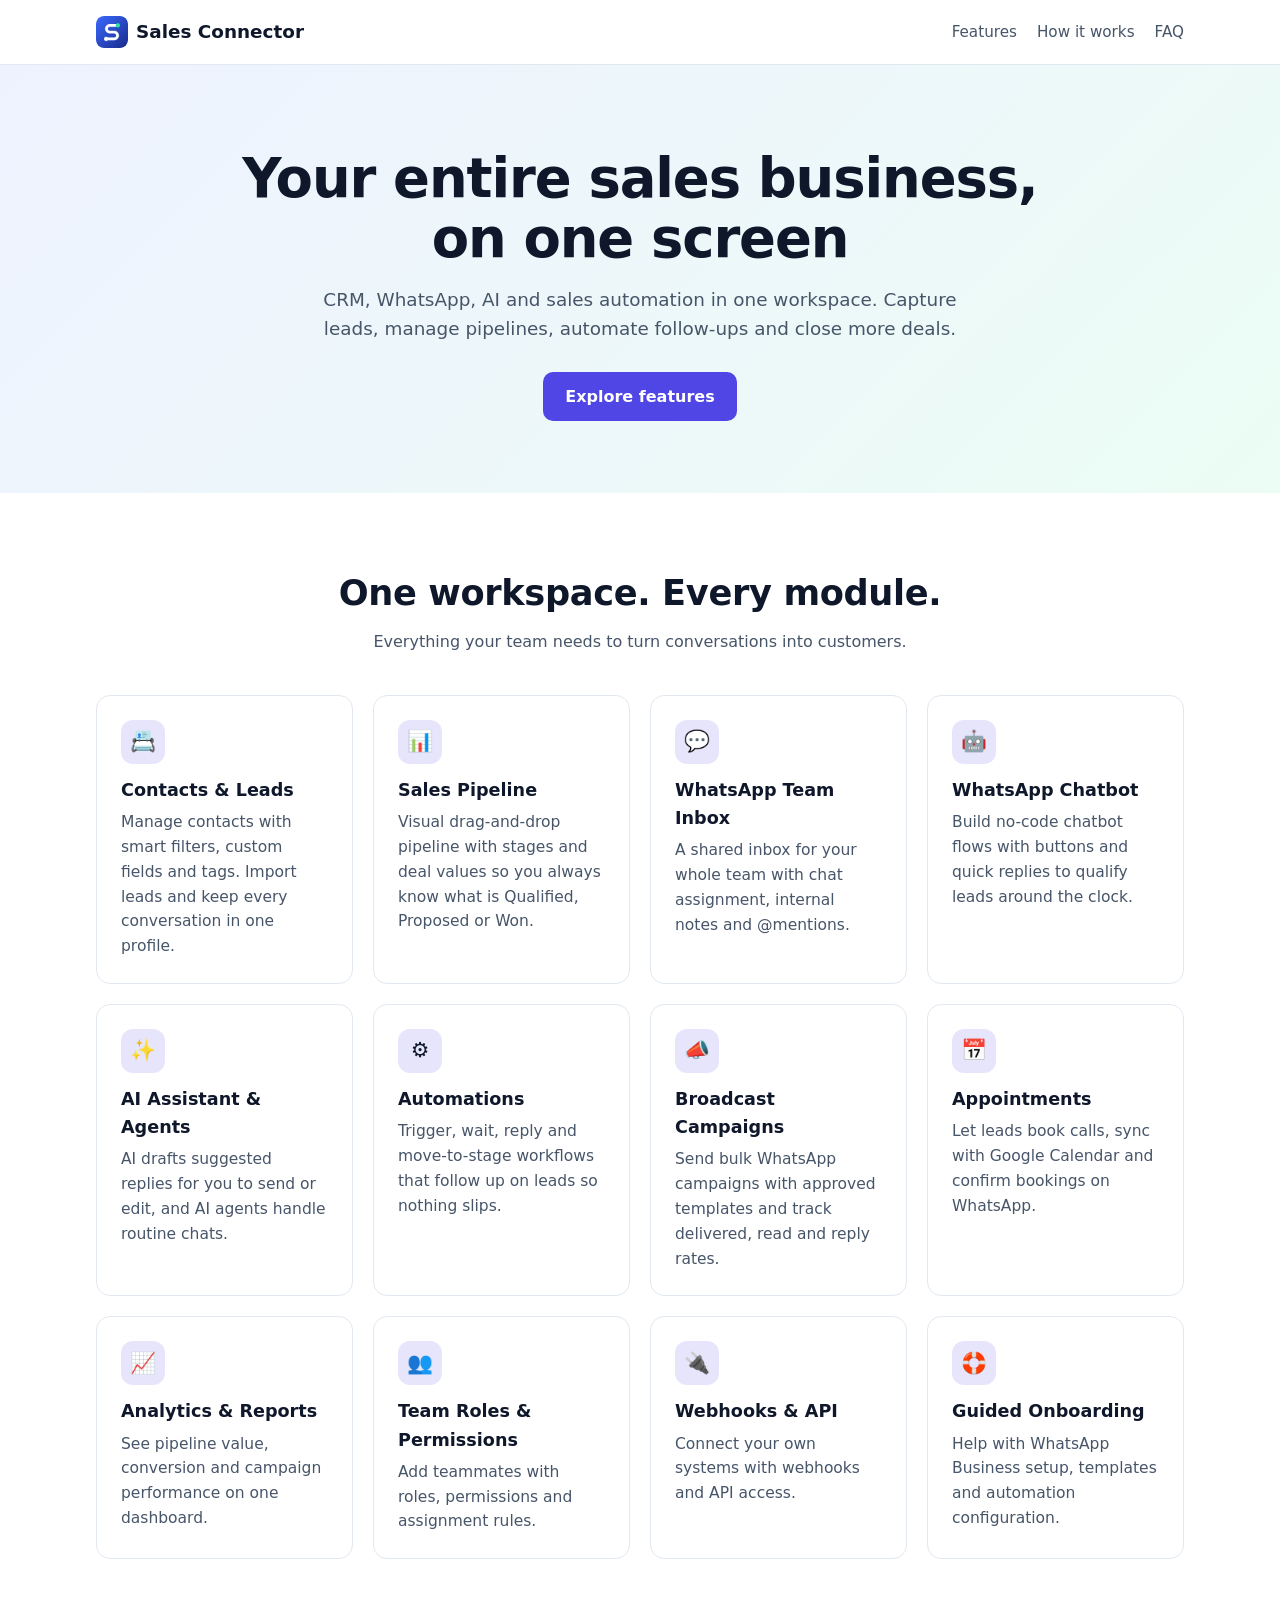
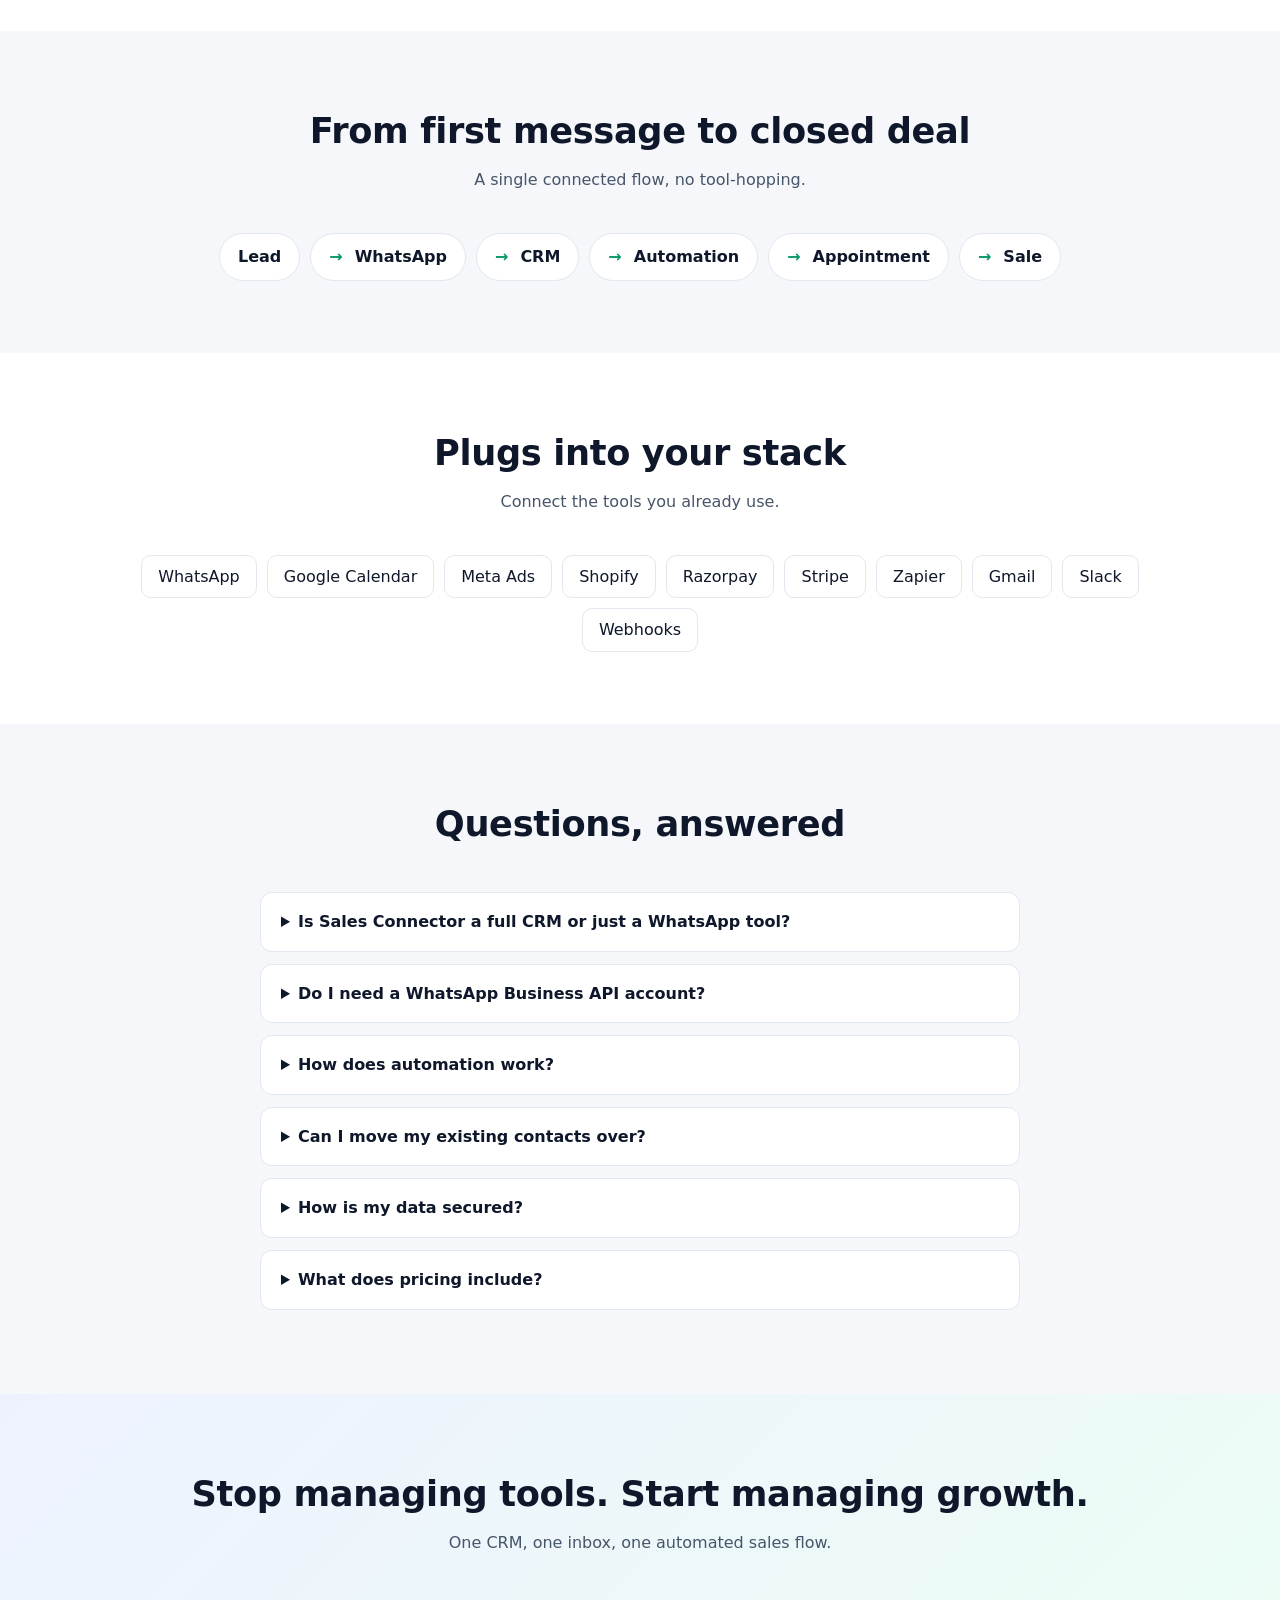
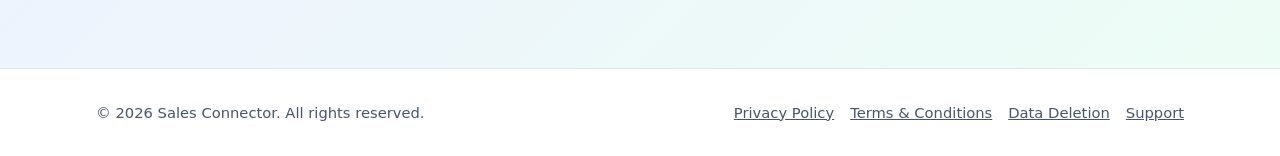
==== commit 7ec05bbd: "Add Sales Connector logo and favicons Co-Authored-By: Claude Sonnet 5.5 <noreply@anthropic.com> Clau" ====
--- a/index.html
+++ b/index.html
@@ -1,9 +1,9 @@
 <!doctype html>
 <html lang="en"><head><meta charset="utf-8"><meta name="viewport" content="width=device-width,initial-scale=1">
 <title>Sales Connector – CRM, WhatsApp Inbox & Sales Automation</title><meta name="description" content="Sales Connector is an all-in-one CRM with WhatsApp team inbox, chatbot, AI assistant, automations, broadcasts and appointments.">
-<link rel="icon" href="data:image/svg+xml,%3Csvg xmlns='http://www.w3.org/2000/svg' viewBox='0 0 32 32'%3E%3Crect width='32' height='32' rx='8' fill='%234f46e5'/%3E%3C/svg%3E">
+<link rel="icon" href="favicon.ico" sizes="any"><link rel="icon" type="image/png" sizes="32x32" href="assets/favicon-32.png"><link rel="icon" type="image/png" sizes="16x16" href="assets/favicon-16.png"><link rel="apple-touch-icon" href="assets/apple-touch-icon.png">
 <link rel="stylesheet" href="assets/styles.css"></head><body>
-<header><div class="wrap nav"><a class="logo" href="index.html"><i></i>Sales Connector</a>
+<header><div class="wrap nav"><a class="logo" href="index.html"><img src="assets/icon-192.png" alt="" width="32" height="32">Sales Connector</a>
 <nav><a class="hide" href="index.html#features">Features</a><a class="hide" href="index.html#how">How it works</a><a class="hide" href="index.html#faq">FAQ</a></nav></div></header>
 <main>
 <div class="hero"><div class="wrap"><h1>Your entire sales business,<br>on one screen</h1>
--- a/assets/styles.css
+++ b/assets/styles.css
@@ -7,7 +7,7 @@
 header{position:sticky;top:0;z-index:10;background:color-mix(in srgb,var(--bg) 90%,transparent);backdrop-filter:blur(8px);border-bottom:1px solid var(--line)}
 .nav{display:flex;align-items:center;justify-content:space-between;height:64px;gap:16px}
 .logo{font-weight:800;font-size:1.15rem;color:var(--ink);text-decoration:none;display:flex;align-items:center;gap:8px}
-.logo i{width:28px;height:28px;border-radius:8px;background:linear-gradient(135deg,var(--brand),var(--brand2));display:inline-block}
+.logo img{width:32px;height:32px;border-radius:8px}
 nav a{color:var(--mute);text-decoration:none;margin-left:20px;font-size:.95rem}nav a:hover{color:var(--ink)}
 .btn{display:inline-block;padding:12px 22px;border-radius:10px;background:var(--brand);color:#fff!important;font-weight:600;text-decoration:none;border:0;cursor:pointer}
 .btn.alt{background:transparent;color:var(--ink)!important;border:1px solid var(--line)}
